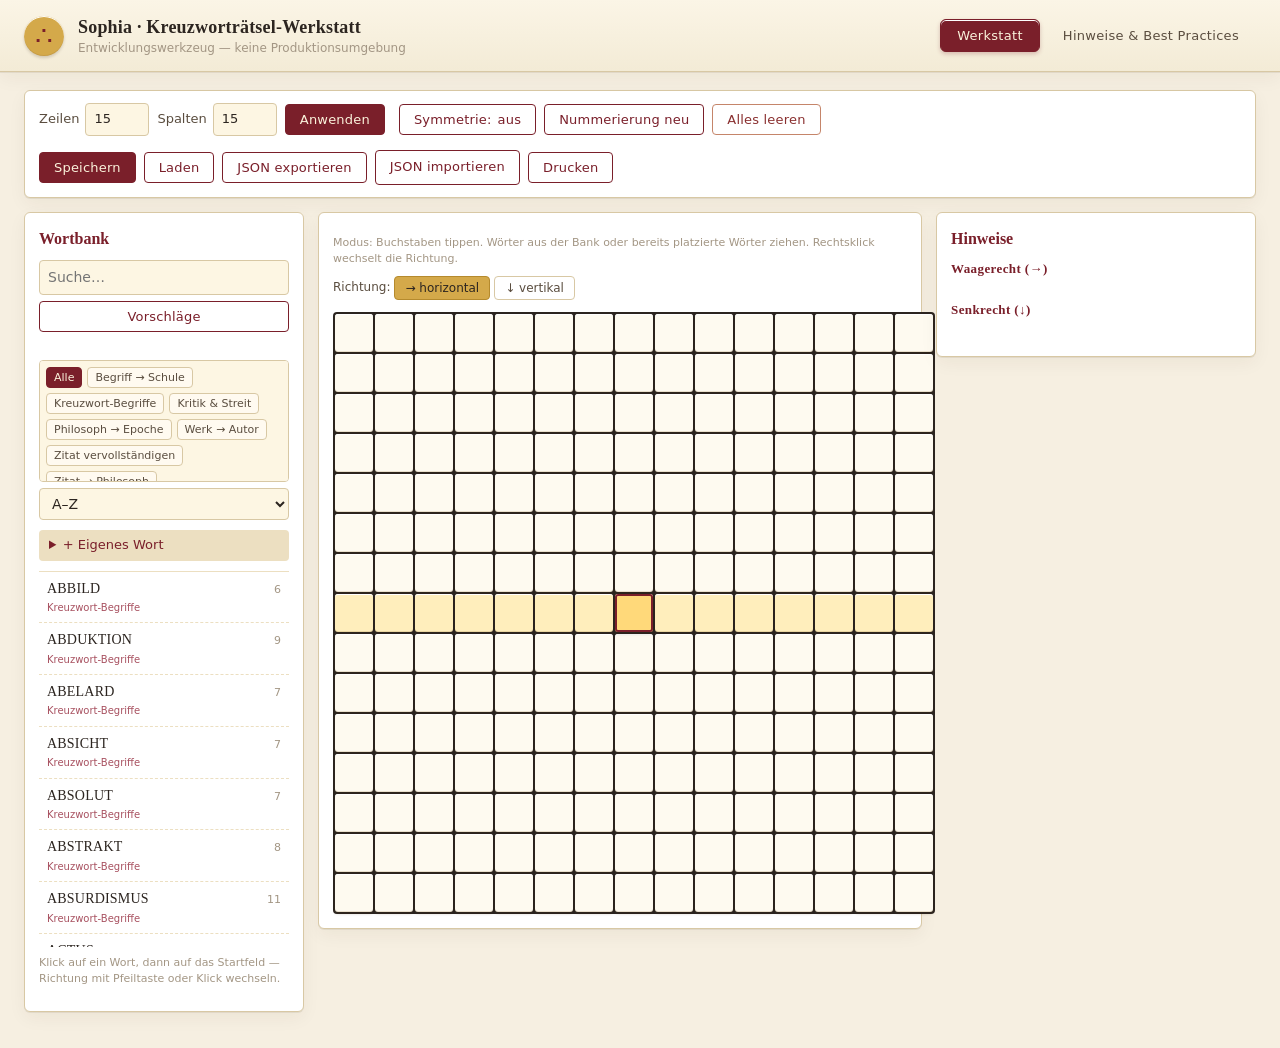
==== crossword-builder/index.html @ 48b54a19 "Prepare Eleutheria for TestFlight" ====
<!doctype html>
<html lang="de">
<head>
  <meta charset="utf-8">
  <meta name="viewport" content="width=device-width, initial-scale=1">
  <title>Sophia · Kreuzworträtsel-Werkstatt</title>
  <link rel="stylesheet" href="style.css">
  <script src="data/data.js"></script>
  <script src="data/crossword_terms.js"></script>
</head>
<body>
  <header class="topbar">
    <div class="brand">
      <span class="brand-mark">∴</span>
      <div>
        <h1>Sophia · Kreuzworträtsel-Werkstatt</h1>
        <p class="subtitle">Entwicklungswerkzeug — keine Produktionsumgebung</p>
      </div>
    </div>
    <nav class="tabs" role="tablist">
      <button class="tab active" data-tab="builder" role="tab">Werkstatt</button>
      <button class="tab" data-tab="info" role="tab">Hinweise &amp; Best Practices</button>
    </nav>
  </header>

  <!-- ───────────────── BUILDER ───────────────── -->
  <section class="panel builder" data-panel="builder">
    <div class="toolbar">
      <div class="tool-group">
        <label>Zeilen <input type="number" id="rowsInput" min="5" max="30" value="15"></label>
        <label>Spalten <input type="number" id="colsInput" min="5" max="30" value="15"></label>
        <button id="resizeBtn" class="btn">Anwenden</button>
      </div>
      <div class="tool-group">
        <button id="symmetryBtn" class="btn ghost" title="Spiegelt Sperrfelder am Mittelpunkt, wenn bewusst eingeschaltet">Symmetrie: <span id="symmetryState">aus</span></button>
        <button id="numberBtn" class="btn ghost">Nummerierung neu</button>
        <button id="clearBtn" class="btn ghost danger">Alles leeren</button>
      </div>
      <div class="tool-group">
        <button id="manualSaveBtn" class="btn">Speichern</button>
        <button id="manualLoadBtn" class="btn ghost">Laden</button>
        <button id="exportBtn" class="btn ghost">JSON exportieren</button>
        <label class="btn ghost file-btn">JSON importieren<input type="file" id="importInput" accept="application/json" hidden></label>
        <button id="printBtn" class="btn ghost">Drucken</button>
      </div>
    </div>

    <div class="workspace">
      <!-- Wortliste -->
      <aside class="words">
        <h2>Wortbank</h2>
        <div class="words-controls">
          <input type="search" id="wordSearch" placeholder="Suche…">
          <button id="suggestionModeBtn" class="btn ghost suggestion-btn" type="button">Vorschläge</button>
          <div id="suggestionSummary" class="suggestion-summary"></div>
          <div id="categoryFilter" class="category-filter" aria-label="Kategorien"></div>
          <select id="sortMode">
            <option value="alpha">A–Z</option>
            <option value="length-desc">Längste zuerst</option>
            <option value="length-asc">Kürzeste zuerst</option>
            <option value="category">Kategorie</option>
          </select>
        </div>
        <details class="custom-word">
          <summary>+ Eigenes Wort</summary>
          <form id="customWordForm">
            <input type="text" id="customWordInput" placeholder="Wort" required>
            <input type="text" id="customClueInput" placeholder="Frage / Hinweis (optional)">
            <select id="customCategoryInput">
              <option value="Eigene">Eigene</option>
            </select>
            <button class="btn" type="submit">Hinzufügen</button>
          </form>
        </details>
        <ul id="wordList" class="word-list"></ul>
        <p class="hint">Klick auf ein Wort, dann auf das Startfeld — Richtung mit Pfeiltaste oder Klick wechseln.</p>
      </aside>

      <!-- Grid -->
      <main class="grid-wrap">
        <div class="grid-toolbar">
          <span class="hint" id="placementHint">Modus: Buchstaben tippen. Wörter aus der Bank oder aus dem Gitter ziehen. Rechtsklick wechselt die Richtung.</span>
          <span class="dir-indicator">Richtung:
            <button class="dir-btn active" data-dir="across">→ horizontal</button>
            <button class="dir-btn" data-dir="down">↓ vertikal</button>
          </span>
        </div>
        <div id="gridHost" class="grid-host"></div>
      </main>

      <!-- Hinweise -->
      <aside class="clues">
        <h2>Hinweise</h2>
        <div class="clue-section">
          <h3>Waagerecht (→)</h3>
          <ol id="acrossList" class="clue-list"></ol>
        </div>
        <div class="clue-section">
          <h3>Senkrecht (↓)</h3>
          <ol id="downList" class="clue-list"></ol>
        </div>
      </aside>
    </div>
  </section>

  <!-- ───────────────── INFO ───────────────── -->
  <section class="panel info" data-panel="info" hidden>
    <article class="prose">
      <h2>Best Practices für Kreuzworträtsel</h2>
      <p class="lead">Eine kompakte Sammlung der wichtigsten Konventionen — gedacht als Checkliste, während ihr in der Werkstatt arbeitet.</p>

      <h3>Gitterstruktur</h3>
      <ul>
        <li><strong>Gerade Größe vermeiden.</strong> Klassische Größen sind 11×11, 13×13, 15×15 und 21×21 (Sonntags-Rätsel). Eine ungerade Kantenlänge erlaubt eine Mittelachsen-Symmetrie.</li>
        <li><strong>180°-Rotationssymmetrie.</strong> Standard im US-Stil: das Schwarzfeld-Muster ist punktsymmetrisch zum Mittelpunkt. Wir machen das im Tool optional verfügbar (Schalter „Symmetrie").</li>
        <li><strong>Maximal ~16 % schwarze Felder</strong> bei 15×15. Mehr wirkt zerstückelt, weniger ist sehr schwierig zu konstruieren.</li>
        <li><strong>Keine isolierten Bereiche.</strong> Jedes weiße Feld muss von jedem anderen über weiße Felder erreichbar sein. Sonst zerfällt das Rätsel in zwei Mini-Rätsel.</li>
        <li><strong>Keine Wörter unter drei Buchstaben.</strong> Zwei-Buchstaben-Einträge sind in fast allen Stilen verboten, sie sind keine echten Wörter.</li>
      </ul>

      <h3>Wortauswahl</h3>
      <ul>
        <li><strong>Jeder Buchstabe gehört zu zwei Wörtern.</strong> Beim US-Stil (criss-cross) gibt es keine isolierten Buchstaben — jedes weiße Feld kreuzt waagerecht und senkrecht.</li>
        <li><strong>Mit langen Eckpfeilern beginnen.</strong> Setzt zuerst eure thematischen Hauptwörter (z. B. ARISTOTELES, NIETZSCHE) — sie diktieren das Skelett, kurze Füllwörter folgen.</li>
        <li><strong>Selten verdoppeln.</strong> Kein Wort sollte zweimal im Rätsel stehen, auch keine offensichtlichen Wortstämme.</li>
        <li><strong>Keine Buchstabenketten ohne Sinn.</strong> Vermeidet Kunstwörter oder Abkürzungen, die niemand kennt — bei einem philosophischen Rätsel sind echte Eigennamen aber willkommen.</li>
        <li><strong>Schwierigkeit mischen.</strong> Setzt 70 % alltägliche Begriffe und 30 % „Genuss"-Begriffe (für Sophia: zentrale Werke, prägnante Schulenamen).</li>
      </ul>

      <h3>Hinweise / Fragen</h3>
      <ul>
        <li><strong>Wortart und Numerus müssen passen.</strong> Singular-Hinweis → Singular-Antwort, Verb → Verb. Sonst fühlt es sich falsch an, auch wenn es theoretisch stimmt.</li>
        <li><strong>Vermeidet das gesuchte Wort im Hinweis.</strong> „Was Kant über die Vernunft sagte" für VERNUNFT ist tabu.</li>
        <li><strong>Einheitlicher Schwierigkeitsgrad pro Rätsel.</strong> Setzt nicht eine ultra-schwere und neunzehn triviale Hinweise.</li>
        <li><strong>Stilkonsistenz.</strong> Entscheidet euch früh: trockene Definitionen, kryptische Anspielungen oder zitatbasierte Hinweise — und bleibt dabei.</li>
        <li><strong>Themabezug nutzen.</strong> Für ein Philosophie-Rätsel sind Zitate, Werktitel oder Schulen-Begriffe stärker als generische Lexikon-Definitionen.</li>
      </ul>

      <h3>Konstruktionsablauf (Empfehlung)</h3>
      <ol>
        <li><strong>Thema festlegen.</strong> z. B. „Stoa &amp; Spätantike", „Aufklärung", „Existenzphilosophie".</li>
        <li><strong>Themenwörter sammeln.</strong> 4–8 lange Begriffe, die das Rätsel tragen sollen.</li>
        <li><strong>Skelett platzieren.</strong> Themenwörter symmetrisch ins Gitter setzen (oben, Mitte, unten).</li>
        <li><strong>Füllen.</strong> Mit kürzeren Wörtern auffüllen — pro Buchstaben prüfen, ob alle Kreuzungen valide Wörter ergeben.</li>
        <li><strong>Hinweise zuletzt.</strong> Erst nach finaler Wortauswahl die Hinweise schreiben — sonst werdet ihr verliebt in eine Formulierung und blockiert spätere Anpassungen.</li>
        <li><strong>Testlöser.</strong> Mindestens eine Person, die das Rätsel nicht konstruiert hat, soll es lösen, bevor es ausgeliefert wird.</li>
      </ol>

      <h3>Sonderfälle (Deutsch &amp; Sophia)</h3>
      <ul>
        <li><strong>Umlaute &amp; ß.</strong> Klassische Konvention im Deutschen: Umlaute werden als <code>AE/OE/UE</code> aufgelöst, ß als <code>SS</code>. Wir akzeptieren beides — entscheidet euch projektweit.</li>
        <li><strong>Eigennamen.</strong> Diese sind in einem thematischen Rätsel zentral. Achtet darauf, dass sie nicht alle in derselben Ecke landen.</li>
        <li><strong>Begriffe mit Leerzeichen.</strong> „Marc Aurel", „Frankfurter Schule" — entweder Leerzeichen entfernen (MARCAUREL) oder in zwei Wörter splitten und über den Hinweis zusammenbinden.</li>
        <li><strong>Zitate.</strong> Eignen sich nicht als Antwortwort, sondern als <em>Hinweis</em> für ein Schlüsselwort des Zitats oder den Urheber.</li>
      </ul>

      <h3>Werkstatt-Tipps zu diesem Tool</h3>
      <ul>
        <li>Ziehe ein Wort aus der Wortbank ins Gitter oder klicke es an und wähle anschließend ein Startfeld. Bereits platzierte Wörter kannst du direkt im Gitter erneut greifen.</li>
        <li>Rechtsklick auf Gitter oder Wortbank wechselt die aktuelle Richtung; das funktioniert auch während du ein Wort ziehst.</li>
        <li>Doppelklick auf ein Feld blockiert es (Schwarzes Feld). Bei aktiver Symmetrie wird das gespiegelte Feld automatisch gesetzt.</li>
        <li>Ein rotes Feld zeigt an, dass ein Buchstabe in Konflikt mit einem bestehenden steht.</li>
        <li>Speichert oft. Der Export ist eine kleine JSON-Datei — bewahrt Versionsstände auf wie Skizzen.</li>
        <li>Drucken erzeugt eine clean Version: nur Gitter und Hinweisliste, ohne UI-Chrome.</li>
      </ul>
    </article>
  </section>

  <script src="app.js"></script>
</body>
</html>
---- crossword-builder/style.css ----
/* Sophia Kreuzworträtsel-Werkstatt — Light Mode, warm-academic.
   Palette: Pergament-Creme, Burgunder, Antik-Gold, weiches Holzbraun. */

:root {
  --bg: #f6efe1;
  --bg-tile: #fdf6e3;
  --bg-card: #ffffff;
  --bg-cell: #fefaf0;
  --bg-cell-hover: #f7e9c1;
  --bg-cell-selected: #ffd97a;
  --bg-cell-active-word: #ffeebc;
  --bg-cell-block: #2c2520;
  --bg-cell-conflict: #f7c1bc;
  --ink: #2c2520;
  --ink-soft: #5a4d3f;
  --ink-faint: #a39684;
  --burgundy: #7a1f2a;
  --burgundy-soft: #a85160;
  --gold: #b58a2d;
  --gold-soft: #d4a94a;
  --line: #d8c8a4;
  --line-soft: #ecdfc1;
  --shadow: 0 1px 0 rgba(60, 40, 10, 0.08), 0 6px 18px rgba(60, 40, 10, 0.05);
  --tile-shadow: 0 1px 0 #fff inset, 0 -1px 0 rgba(140, 100, 40, 0.18) inset, 0 2px 3px rgba(60, 40, 10, 0.18);
  --radius: 6px;
  --font-serif: "Fraunces", "Georgia", "Times New Roman", serif;
  --font-sans: "Inter", "Segoe UI", system-ui, -apple-system, sans-serif;
}

* { box-sizing: border-box; }

html, body {
  margin: 0;
  padding: 0;
  background: var(--bg);
  color: var(--ink);
  font-family: var(--font-sans);
  font-size: 14px;
  line-height: 1.45;
  min-height: 100vh;
}

button { font-family: inherit; cursor: pointer; }

/* ─── Topbar ─── */
.topbar {
  display: flex;
  align-items: center;
  justify-content: space-between;
  padding: 14px 24px;
  background: linear-gradient(180deg, #fbf5e6 0%, #f3ebd6 100%);
  border-bottom: 1px solid var(--line);
  box-shadow: var(--shadow);
  position: sticky;
  top: 0;
  z-index: 10;
}
.brand { display: flex; align-items: center; gap: 14px; }
.brand-mark {
  font-family: var(--font-serif);
  font-size: 28px;
  color: var(--burgundy);
  background: var(--gold-soft);
  width: 40px; height: 40px;
  display: grid; place-items: center;
  border-radius: 50%;
  box-shadow: var(--tile-shadow);
}
.topbar h1 {
  font-family: var(--font-serif);
  font-size: 18px;
  margin: 0;
  font-weight: 600;
  letter-spacing: 0.2px;
  color: var(--ink);
}
.subtitle { margin: 0; font-size: 12px; color: var(--ink-faint); }

.tabs { display: flex; gap: 6px; }
.tab {
  background: transparent;
  border: 1px solid transparent;
  padding: 8px 16px;
  border-radius: var(--radius);
  color: var(--ink-soft);
  font-size: 13px;
  letter-spacing: 0.3px;
  transition: 120ms ease;
}
.tab:hover { background: rgba(122, 31, 42, 0.06); color: var(--burgundy); }
.tab.active {
  background: var(--burgundy);
  color: #fbf3dc;
  border-color: var(--burgundy);
  box-shadow: 0 1px 0 #fff inset, 0 2px 4px rgba(122, 31, 42, 0.25);
}

/* ─── Panels ─── */
.panel { padding: 18px 24px 36px; }
.panel[hidden] { display: none; }

/* ─── Toolbar ─── */
.toolbar {
  display: flex;
  flex-wrap: wrap;
  gap: 14px;
  padding: 12px 14px;
  background: var(--bg-card);
  border: 1px solid var(--line);
  border-radius: var(--radius);
  box-shadow: var(--shadow);
  margin-bottom: 14px;
}
.tool-group { display: flex; gap: 8px; align-items: center; flex-wrap: wrap; }
.tool-group label { display: inline-flex; align-items: center; gap: 6px; color: var(--ink-soft); font-size: 13px; }

input[type="number"], input[type="text"], input[type="search"], select {
  font: inherit;
  padding: 6px 8px;
  border: 1px solid var(--line);
  border-radius: 4px;
  background: var(--bg-tile);
  color: var(--ink);
  outline: none;
  transition: border-color 120ms ease;
}
input[type="number"] { width: 64px; }
input:focus, select:focus { border-color: var(--gold); }

.btn {
  display: inline-flex;
  align-items: center;
  gap: 6px;
  border: 1px solid var(--burgundy);
  background: var(--burgundy);
  color: #fbf3dc;
  padding: 7px 14px;
  border-radius: 4px;
  font-size: 13px;
  letter-spacing: 0.2px;
  transition: 120ms ease;
}
.btn:hover { background: #631620; box-shadow: 0 2px 6px rgba(122, 31, 42, 0.25); }
.btn.ghost { background: transparent; color: var(--burgundy); }
.btn.ghost:hover { background: rgba(122, 31, 42, 0.08); box-shadow: none; }
.btn.ghost.danger { color: #8a3030; border-color: #c5856a; }
.btn.ghost.danger:hover { background: rgba(170, 60, 30, 0.08); }
.btn.file-btn { cursor: pointer; }
.btn.file-btn input { display: none; }

/* ─── Workspace ─── */
.workspace {
  display: grid;
  grid-template-columns: 280px minmax(0, 1fr) 320px;
  gap: 14px;
  align-items: start;
}

aside.words, aside.clues {
  background: var(--bg-card);
  border: 1px solid var(--line);
  border-radius: var(--radius);
  padding: 14px;
  box-shadow: var(--shadow);
  position: sticky;
  top: 80px;
  max-height: calc(100vh - 100px);
  display: flex;
  flex-direction: column;
}
aside h2 {
  font-family: var(--font-serif);
  font-size: 16px;
  margin: 0 0 10px;
  color: var(--burgundy);
  font-weight: 600;
}

/* Word bank */
.words-controls {
  display: grid;
  grid-template-columns: 1fr;
  gap: 6px;
  margin-bottom: 10px;
}
.suggestion-btn {
  justify-content: center;
}
.suggestion-btn.active {
  background: var(--gold-soft);
  border-color: var(--gold);
  color: var(--ink);
}
.suggestion-summary {
  min-height: 16px;
  color: var(--ink-faint);
  font-size: 11px;
  line-height: 1.35;
}
.category-filter {
  display: flex;
  flex-wrap: wrap;
  gap: 5px;
  max-height: 122px;
  overflow-y: auto;
  padding: 6px;
  border: 1px solid var(--line);
  border-radius: 4px;
  background: var(--bg-tile);
}
.category-chip {
  border: 1px solid var(--line);
  border-radius: 4px;
  background: #fffaf0;
  color: var(--ink-soft);
  padding: 3px 7px;
  font-size: 11px;
  line-height: 1.2;
}
.category-chip:hover {
  border-color: var(--gold);
  color: var(--burgundy);
}
.category-chip.active {
  background: var(--burgundy);
  border-color: var(--burgundy);
  color: #fbf3dc;
}
.custom-word {
  background: var(--line-soft);
  border-radius: 4px;
  padding: 6px 10px;
  margin-bottom: 10px;
}
.custom-word summary { cursor: pointer; color: var(--burgundy); font-size: 13px; }
.custom-word form {
  display: grid;
  gap: 6px;
  margin-top: 8px;
}

.word-list {
  list-style: none;
  margin: 0;
  padding: 0;
  overflow-y: auto;
  flex: 1 1 auto;
  border-top: 1px solid var(--line-soft);
}
.word-list li {
  padding: 7px 8px;
  border-bottom: 1px dashed var(--line-soft);
  display: flex;
  align-items: baseline;
  justify-content: space-between;
  gap: 8px;
  cursor: grab;
  transition: 120ms ease;
}
.word-list li:active { cursor: grabbing; }
.word-list li:hover { background: var(--bg-cell-hover); }
.word-list li.placed { opacity: 0.45; text-decoration: line-through; }
.word-list li.selected {
  background: var(--bg-cell-selected);
  outline: 2px solid var(--gold);
  outline-offset: -2px;
}
.word-list li.dragging {
  opacity: 0.75;
  background: var(--bg-cell-selected);
}
.word-list .w-text {
  font-family: var(--font-serif);
  font-size: 14px;
  font-weight: 500;
  letter-spacing: 0.2px;
}
.word-list .w-meta {
  font-size: 11px;
  color: var(--ink-faint);
  flex-shrink: 0;
}
.word-list .w-cat {
  font-size: 10px;
  color: var(--burgundy-soft);
  display: block;
  margin-top: 2px;
}

.hint { color: var(--ink-faint); font-size: 11px; line-height: 1.4; margin-top: 8px; }

/* ─── Grid ─── */
.grid-wrap {
  background: var(--bg-card);
  border: 1px solid var(--line);
  border-radius: var(--radius);
  padding: 14px;
  box-shadow: var(--shadow);
  min-width: 0;
}
.grid-toolbar {
  display: flex;
  align-items: center;
  justify-content: space-between;
  margin-bottom: 12px;
  flex-wrap: wrap;
  gap: 10px;
}
.dir-indicator { display: inline-flex; gap: 4px; align-items: center; font-size: 12px; color: var(--ink-soft); }
.dir-btn {
  background: transparent;
  border: 1px solid var(--line);
  border-radius: 4px;
  padding: 4px 10px;
  font-size: 12px;
  color: var(--ink-soft);
}
.dir-btn.active { background: var(--gold-soft); border-color: var(--gold); color: var(--ink); }

.grid-host {
  display: grid;
  gap: 2px;
  background: var(--ink);
  padding: 2px;
  border-radius: 4px;
  width: fit-content;
  margin: 0 auto;
  user-select: none;
}

/* Cells styled like Scrabble tiles */
.cell {
  position: relative;
  background: var(--bg-cell);
  display: grid;
  place-items: center;
  width: 38px;
  height: 38px;
  font-family: var(--font-serif);
  font-size: 22px;
  font-weight: 600;
  color: var(--ink);
  cursor: text;
  box-shadow: var(--tile-shadow);
  border-radius: 3px;
  transition: background 80ms ease;
}
.cell:hover { background: var(--bg-cell-hover); }
.cell.selected {
  background: var(--bg-cell-selected);
  outline: 2px solid var(--burgundy);
  outline-offset: -2px;
  z-index: 2;
}
.cell.active-word {
  background: var(--bg-cell-active-word);
}
.cell.placed-word-cell {
  cursor: grab;
}
.cell.placed-word-cell:active {
  cursor: grabbing;
}
.cell.drop-preview {
  background: #dcecc1;
  outline: 2px solid #668536;
  outline-offset: -2px;
  z-index: 3;
}
.cell.drop-preview-invalid {
  background: var(--bg-cell-conflict);
  outline: 2px solid #a94422;
  outline-offset: -2px;
  z-index: 3;
}
.cell.block {
  background: var(--bg-cell-block);
  color: transparent;
  cursor: pointer;
  box-shadow: 0 0 0 1px #000 inset;
}
.cell.conflict { background: var(--bg-cell-conflict); }
.cell .num {
  position: absolute;
  top: 1px;
  left: 3px;
  font-family: var(--font-sans);
  font-size: 9px;
  font-weight: 600;
  color: var(--ink-soft);
  pointer-events: none;
}

/* ─── Clues ─── */
.clue-section { margin-bottom: 16px; }
.clue-section h3 {
  font-family: var(--font-serif);
  font-size: 13px;
  font-weight: 600;
  color: var(--burgundy);
  margin: 0 0 6px;
  letter-spacing: 0.4px;
}
.clue-list {
  list-style: none;
  padding: 0;
  margin: 0;
  max-height: 30vh;
  overflow-y: auto;
}
.clue-list li {
  padding: 6px 4px;
  border-bottom: 1px dashed var(--line-soft);
  font-size: 12px;
  display: grid;
  grid-template-columns: 22px 1fr;
  gap: 6px;
  align-items: start;
}
.clue-list .num-col { font-weight: 700; color: var(--burgundy); }
.clue-list .word-row { font-family: var(--font-serif); font-weight: 600; letter-spacing: 0.4px; color: var(--ink); }
.clue-list .clue-input {
  width: 100%;
  border: none;
  border-bottom: 1px dotted var(--line);
  background: transparent;
  padding: 2px 0;
  font-size: 12px;
  color: var(--ink-soft);
  outline: none;
}
.clue-list .clue-input:focus { border-bottom-color: var(--gold); color: var(--ink); }

/* ─── Info panel ─── */
.prose {
  max-width: 780px;
  margin: 0 auto;
  background: var(--bg-card);
  border: 1px solid var(--line);
  border-radius: var(--radius);
  padding: 32px 40px;
  box-shadow: var(--shadow);
}
.prose h2 {
  font-family: var(--font-serif);
  font-weight: 600;
  font-size: 24px;
  color: var(--burgundy);
  margin-top: 0;
}
.prose h3 {
  font-family: var(--font-serif);
  font-weight: 600;
  font-size: 17px;
  margin-top: 28px;
  color: var(--ink);
}
.prose .lead {
  font-family: var(--font-serif);
  font-style: italic;
  font-size: 16px;
  color: var(--ink-soft);
  margin-bottom: 24px;
}
.prose ul, .prose ol { padding-left: 22px; }
.prose li { margin-bottom: 6px; }
.prose code {
  font-family: "Consolas", "Menlo", monospace;
  font-size: 12px;
  background: var(--line-soft);
  padding: 1px 4px;
  border-radius: 3px;
}

/* ─── Print ─── */
@media print {
  .topbar, .toolbar, aside.words, .grid-toolbar { display: none !important; }
  body { background: white; }
  .panel { padding: 0; }
  .workspace { grid-template-columns: 1fr; gap: 24px; }
  .grid-wrap, aside.clues { box-shadow: none; border: none; padding: 0; }
  .grid-host { background: black; }
  .cell { background: white; box-shadow: 0 0 0 1px black inset; border-radius: 0; }
  .cell.block { background: black; }
  .clue-list { max-height: none; }
  aside.clues { position: static; max-height: none; }
}

/* ─── Responsive ─── */
@media (max-width: 1100px) {
  .workspace {
    grid-template-columns: 1fr;
  }
  aside.words, aside.clues {
    position: static;
    max-height: none;
  }
}
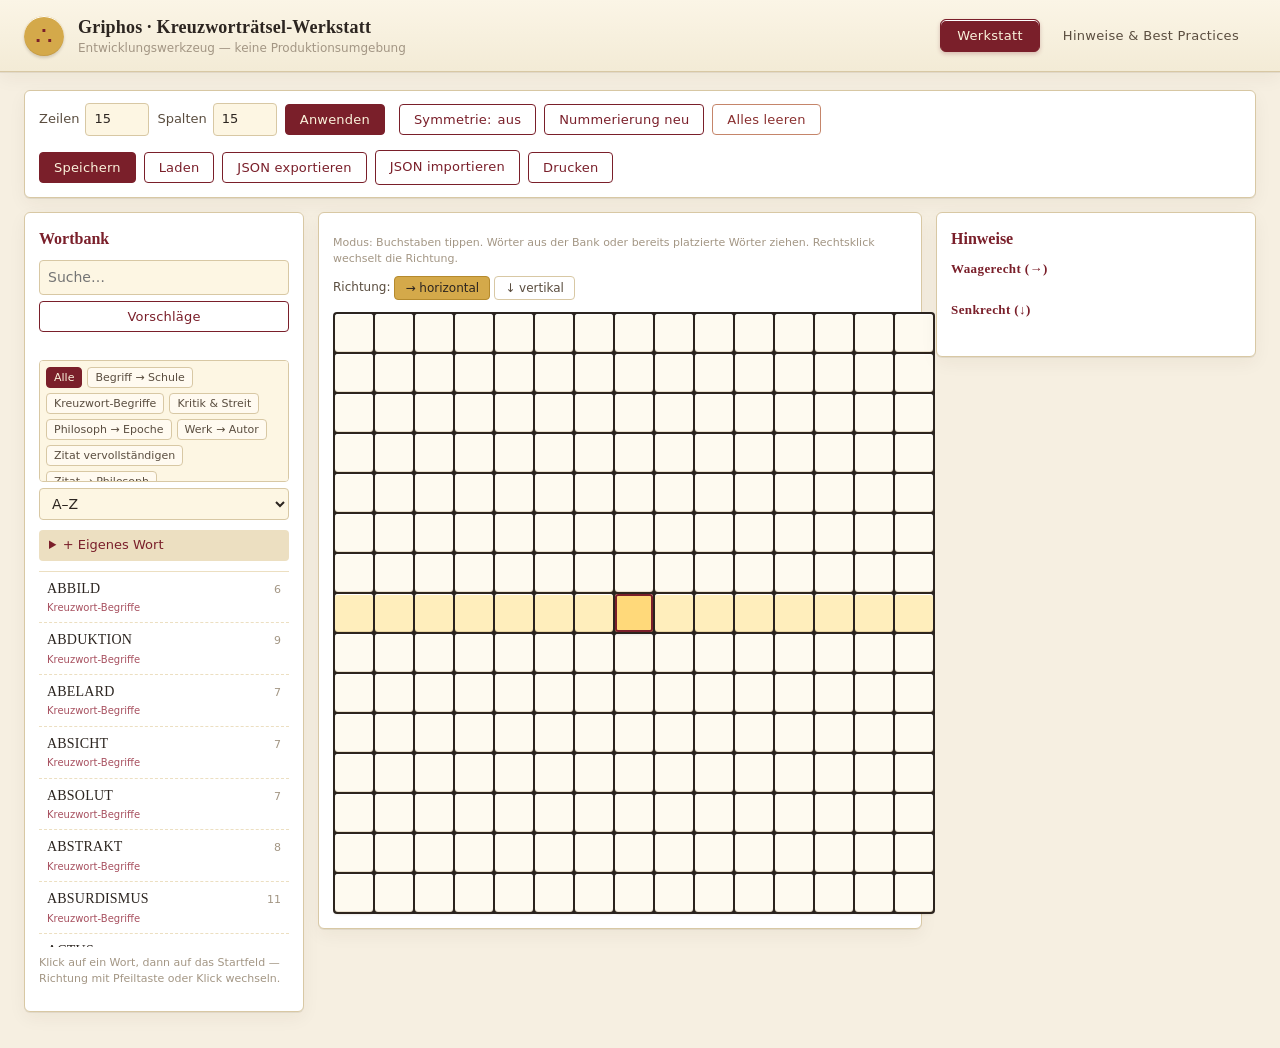
==== commit 8aa21afb: "rebrand: Eleutheria -> Griphos, Untertitel 'philosophische Raetsel und Denkspiele' Sichtbares Brandi" ====
--- a/crossword-builder/index.html
+++ b/crossword-builder/index.html
@@ -3,7 +3,7 @@
 <head>
   <meta charset="utf-8">
   <meta name="viewport" content="width=device-width, initial-scale=1">
-  <title>Sophia · Kreuzworträtsel-Werkstatt</title>
+  <title>Griphos · Kreuzworträtsel-Werkstatt</title>
   <link rel="stylesheet" href="style.css">
   <script src="data/data.js"></script>
   <script src="data/crossword_terms.js"></script>
@@ -13,7 +13,7 @@
     <div class="brand">
       <span class="brand-mark">∴</span>
       <div>
-        <h1>Sophia · Kreuzworträtsel-Werkstatt</h1>
+        <h1>Griphos · Kreuzworträtsel-Werkstatt</h1>
         <p class="subtitle">Entwicklungswerkzeug — keine Produktionsumgebung</p>
       </div>
     </div>
@@ -124,7 +124,7 @@
         <li><strong>Mit langen Eckpfeilern beginnen.</strong> Setzt zuerst eure thematischen Hauptwörter (z. B. ARISTOTELES, NIETZSCHE) — sie diktieren das Skelett, kurze Füllwörter folgen.</li>
         <li><strong>Selten verdoppeln.</strong> Kein Wort sollte zweimal im Rätsel stehen, auch keine offensichtlichen Wortstämme.</li>
         <li><strong>Keine Buchstabenketten ohne Sinn.</strong> Vermeidet Kunstwörter oder Abkürzungen, die niemand kennt — bei einem philosophischen Rätsel sind echte Eigennamen aber willkommen.</li>
-        <li><strong>Schwierigkeit mischen.</strong> Setzt 70 % alltägliche Begriffe und 30 % „Genuss"-Begriffe (für Sophia: zentrale Werke, prägnante Schulenamen).</li>
+        <li><strong>Schwierigkeit mischen.</strong> Setzt 70 % alltägliche Begriffe und 30 % „Genuss"-Begriffe (für Griphos: zentrale Werke, prägnante Schulenamen).</li>
       </ul>
 
       <h3>Hinweise / Fragen</h3>
@@ -146,7 +146,7 @@
         <li><strong>Testlöser.</strong> Mindestens eine Person, die das Rätsel nicht konstruiert hat, soll es lösen, bevor es ausgeliefert wird.</li>
       </ol>
 
-      <h3>Sonderfälle (Deutsch &amp; Sophia)</h3>
+      <h3>Sonderfälle (Deutsch &amp; Griphos)</h3>
       <ul>
         <li><strong>Umlaute &amp; ß.</strong> Klassische Konvention im Deutschen: Umlaute werden als <code>AE/OE/UE</code> aufgelöst, ß als <code>SS</code>. Wir akzeptieren beides — entscheidet euch projektweit.</li>
         <li><strong>Eigennamen.</strong> Diese sind in einem thematischen Rätsel zentral. Achtet darauf, dass sie nicht alle in derselben Ecke landen.</li>
--- a/crossword-builder/style.css
+++ b/crossword-builder/style.css
@@ -1,4 +1,4 @@
-/* Sophia Kreuzworträtsel-Werkstatt — Light Mode, warm-academic.
+/* Griphos Kreuzworträtsel-Werkstatt — Light Mode, warm-academic.
    Palette: Pergament-Creme, Burgunder, Antik-Gold, weiches Holzbraun. */
 
 :root {
